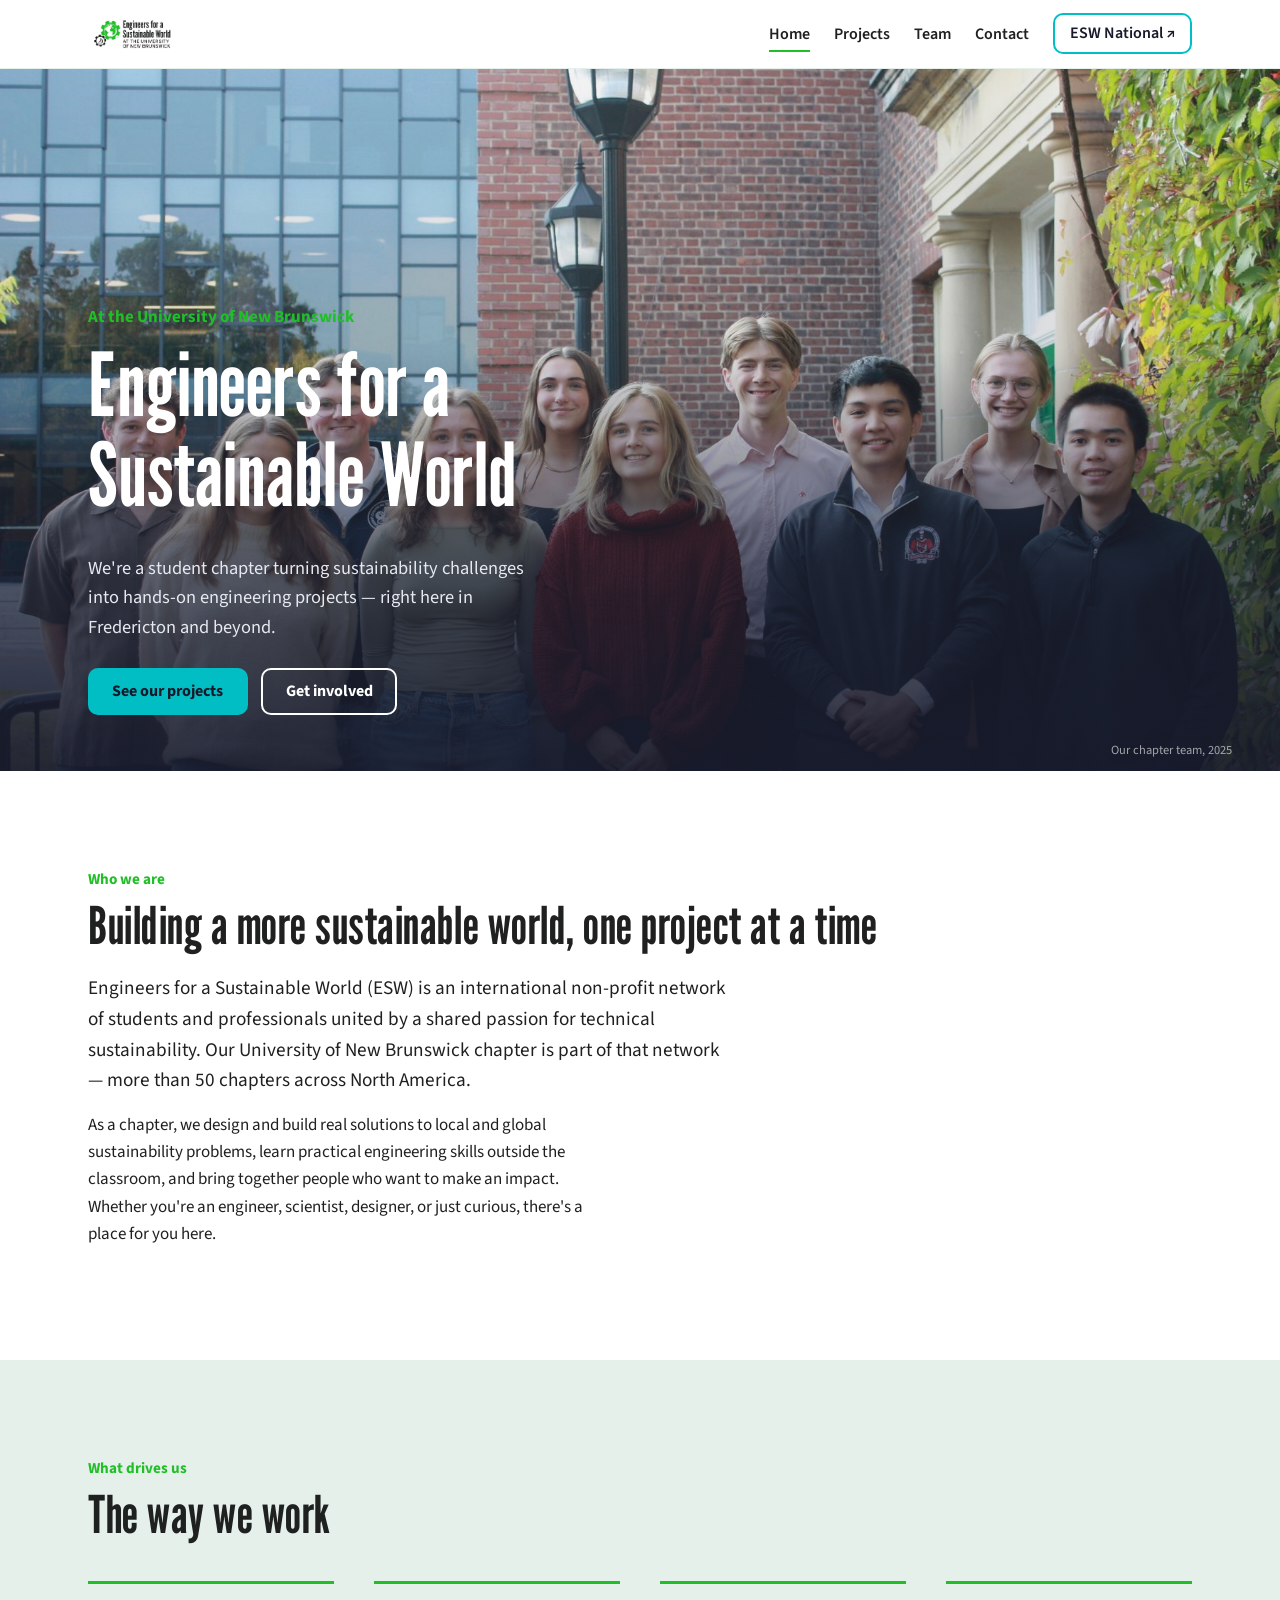
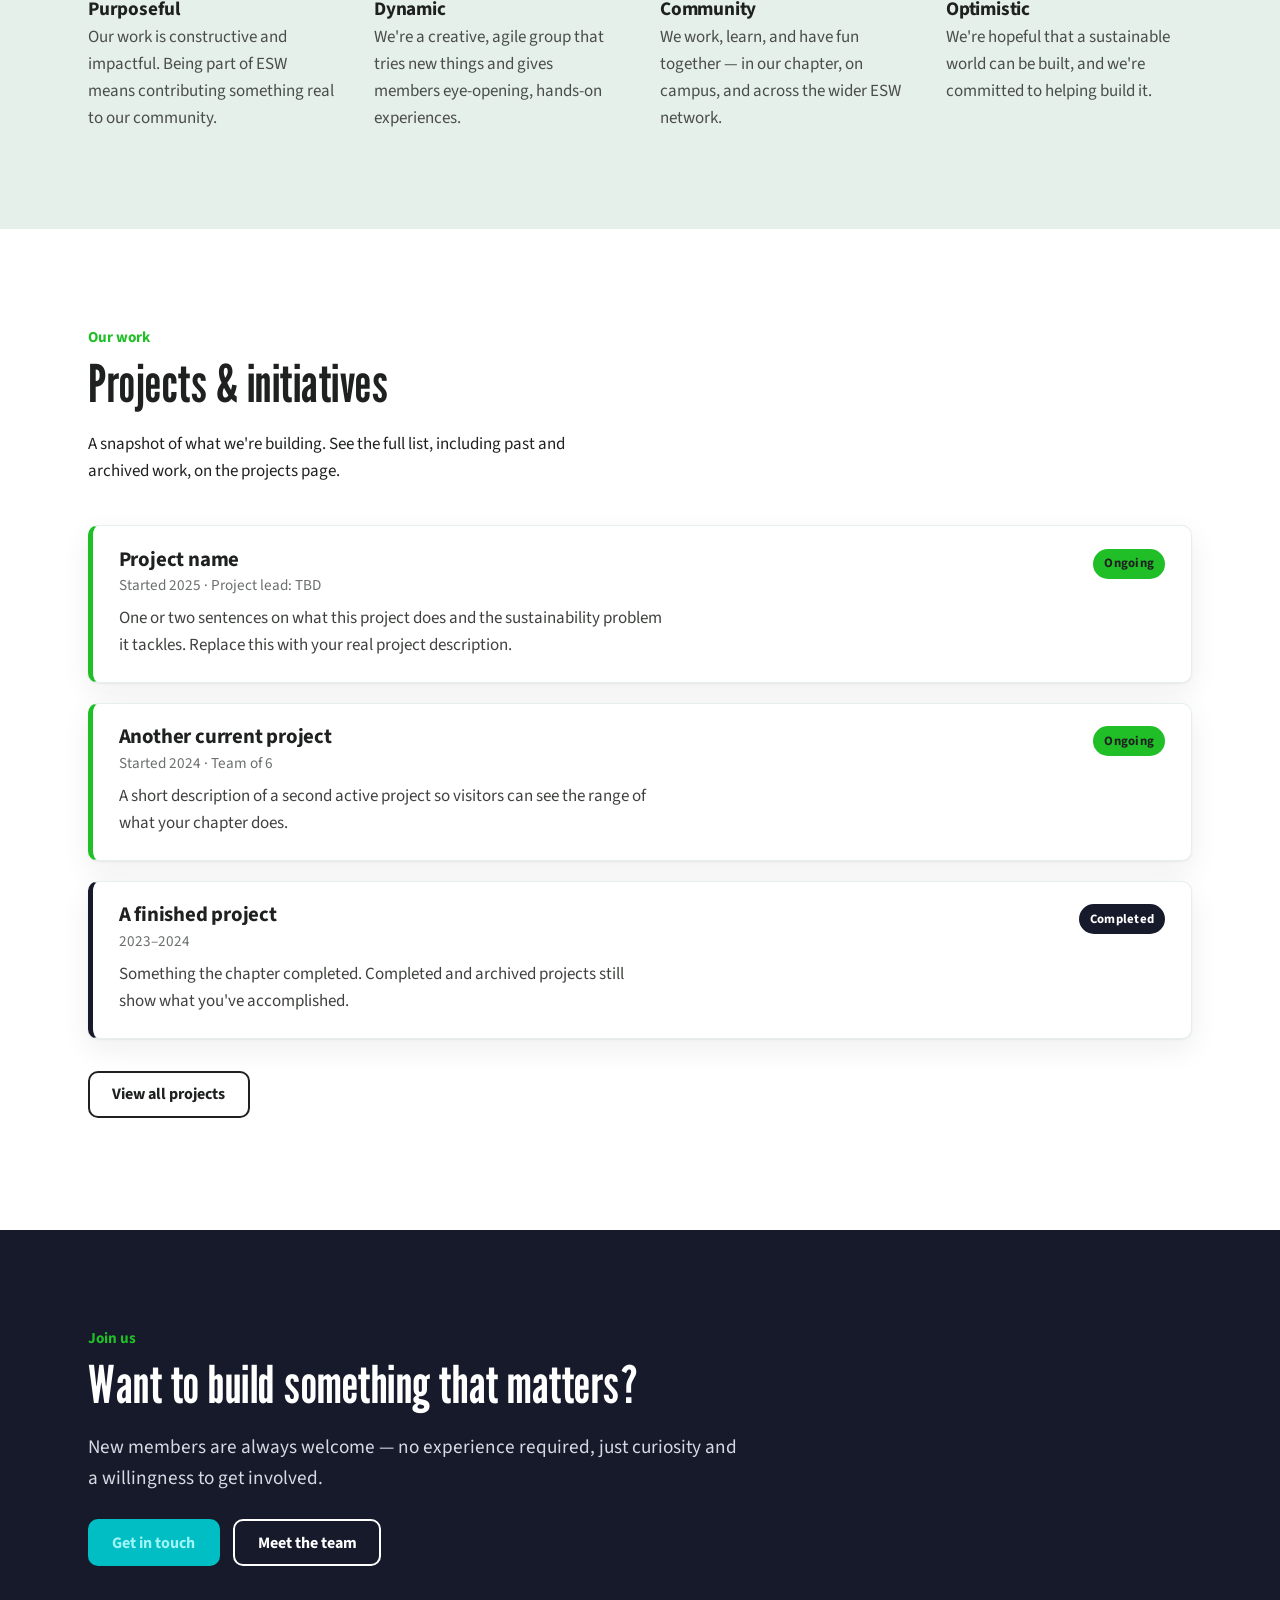
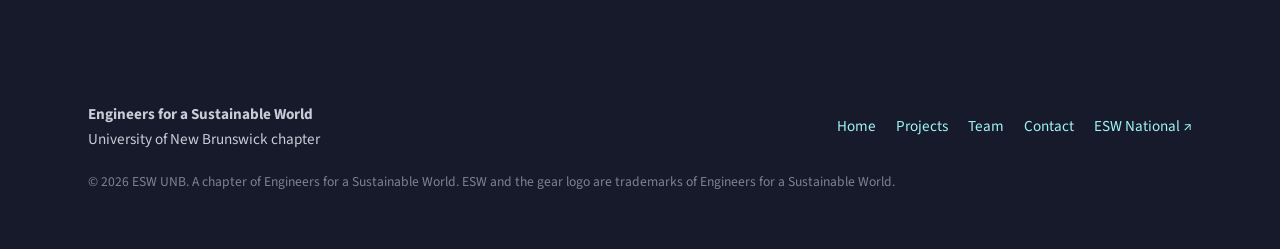
==== index.html @ f86c3c73 "Add ESW UNB Website" ====
<!DOCTYPE html>
<html lang="en">
<head>
  <meta charset="UTF-8" />
  <meta name="viewport" content="width=device-width, initial-scale=1.0" />
  <title>Engineers for a Sustainable World — UNB</title>
  <meta name="description" content="Engineers for a Sustainable World at the University of New Brunswick: a student chapter designing hands-on solutions to sustainability challenges." />

  <link rel="icon" href="assets/favicon.svg" type="image/svg+xml" />

  <!-- Brand fonts: League Gothic (display) + Source Sans 3 (body) -->
  <link rel="preconnect" href="https://fonts.googleapis.com" />
  <link rel="preconnect" href="https://fonts.gstatic.com" crossorigin />
  <link href="https://fonts.googleapis.com/css2?family=League+Gothic&family=Source+Sans+3:ital,wght@0,300;0,400;0,600;0,700;1,400&display=swap" rel="stylesheet" />

  <link rel="stylesheet" href="styles.css" />
</head>
<body>
  <a class="skip-link" href="#main">Skip to content</a>

  <!-- ===================== HEADER / NAV ===================== -->
  <header class="site-header">
    <div class="wrap nav">
      <a class="nav__brand" href="index.html" aria-label="ESW UNB home">
        <img src="assets/logo.jpg" alt="Engineers for a Sustainable World at the University of New Brunswick" />
      </a>

      <button class="nav__toggle" aria-expanded="false" aria-controls="menu" aria-label="Menu">
        <span></span><span></span><span></span>
      </button>

      <ul class="nav__links" id="menu">
        <li><a href="index.html" aria-current="page">Home</a></li>
        <li><a href="projects.html">Projects</a></li>
        <li><a href="team.html">Team</a></li>
        <li><a href="contact.html">Contact</a></li>
        <li><a class="nav__cta" href="https://www.eswglobal.org" target="_blank" rel="noopener">ESW National ↗</a></li>
      </ul>
    </div>
  </header>

  <main id="main">
    <!-- ===================== HERO ===================== -->
    <section class="hero">
      <!-- Team photo. Gradient scrim keeps the headline readable (a
           technique straight from the ESW branding guide). -->
      <img class="hero__img" src="assets/team-photo.jpg"
           alt="The ESW UNB team standing together on campus" />
      <div class="hero__scrim"></div>

      <div class="wrap hero__inner">
        <p class="hero__eyebrow">At the University of New Brunswick</p>
        <h1>Engineers for a Sustainable World</h1>
        <p class="hero__text">
          We're a student chapter turning sustainability challenges into
          hands-on engineering projects — right here in Fredericton and beyond.
        </p>
        <div class="hero__actions">
          <a class="btn btn--primary" href="projects.html">See our projects</a>
          <a class="btn btn--ghost" href="contact.html">Get involved</a>
        </div>
      </div>
      <span class="hero__credit">Our chapter team, 2025</span>
    </section>

    <!-- ===================== ABOUT ===================== -->
    <section class="section" aria-labelledby="about-h">
      <div class="wrap prose">
        <p class="kicker">Who we are</p>
        <h2 id="about-h">Building a more sustainable world, one project at a time</h2>
        <p class="lead">
          Engineers for a Sustainable World (ESW) is an international non-profit
          network of students and professionals united by a shared passion for
          technical sustainability. Our University of New Brunswick chapter is
          part of that network — more than 50 chapters across North America.
        </p>
        <p>
          As a chapter, we design and build real solutions to local and global
          sustainability problems, learn practical engineering skills outside
          the classroom, and bring together people who want to make an impact.
          Whether you're an engineer, scientist, designer, or just curious, there's
          a place for you here.
        </p>
      </div>
    </section>

    <!-- ===================== VALUES / BRAND DNA ===================== -->
    <section class="section section--pale" aria-labelledby="values-h">
      <div class="wrap">
        <div class="section__head">
          <p class="kicker">What drives us</p>
          <h2 id="values-h">The way we work</h2>
        </div>
        <div class="values">
          <div class="value">
            <h3>Purposeful</h3>
            <p>Our work is constructive and impactful. Being part of ESW means
               contributing something real to our community.</p>
          </div>
          <div class="value">
            <h3>Dynamic</h3>
            <p>We're a creative, agile group that tries new things and gives
               members eye-opening, hands-on experiences.</p>
          </div>
          <div class="value">
            <h3>Community</h3>
            <p>We work, learn, and have fun together — in our chapter, on campus,
               and across the wider ESW network.</p>
          </div>
          <div class="value">
            <h3>Optimistic</h3>
            <p>We're hopeful that a sustainable world can be built, and we're
               committed to helping build it.</p>
          </div>
        </div>
      </div>
    </section>

    <!-- ===================== PROJECTS PREVIEW ===================== -->
    <section class="section" aria-labelledby="proj-h">
      <div class="wrap">
        <div class="section__head">
          <p class="kicker">Our work</p>
          <h2 id="proj-h">Projects &amp; initiatives</h2>
          <p>A snapshot of what we're building. See the full list, including
             past and archived work, on the projects page.</p>
        </div>

        <!-- Preview of a few projects. Edit these or swap in your own.
             Keep the two attributes in sync:
               data-status="ongoing|completed|discontinued"  (colours the border)
               the matching <span class="tag tag--..."> label -->
        <div class="projects">
          <article class="project" data-status="ongoing">
            <div>
              <h3>Project name</h3>
              <p class="project__meta">Started 2025 · Project lead: TBD</p>
              <p class="project__desc">
                One or two sentences on what this project does and the
                sustainability problem it tackles. Replace this with your real
                project description.
              </p>
            </div>
            <span class="tag tag--ongoing">Ongoing</span>
          </article>

          <article class="project" data-status="ongoing">
            <div>
              <h3>Another current project</h3>
              <p class="project__meta">Started 2024 · Team of 6</p>
              <p class="project__desc">
                A short description of a second active project so visitors can
                see the range of what your chapter does.
              </p>
            </div>
            <span class="tag tag--ongoing">Ongoing</span>
          </article>

          <article class="project" data-status="completed">
            <div>
              <h3>A finished project</h3>
              <p class="project__meta">2023–2024</p>
              <p class="project__desc">
                Something the chapter completed. Completed and archived projects
                still show what you've accomplished.
              </p>
            </div>
            <span class="tag tag--completed">Completed</span>
          </article>
        </div>

        <p style="margin-top:2rem">
          <a class="btn btn--ghost" href="projects.html">View all projects</a>
        </p>
      </div>
    </section>

    <!-- ===================== CTA ===================== -->
    <section class="section section--dark" aria-labelledby="cta-h">
      <div class="wrap prose">
        <p class="kicker">Join us</p>
        <h2 id="cta-h">Want to build something that matters?</h2>
        <p class="lead">New members are always welcome — no experience required,
           just curiosity and a willingness to get involved.</p>
        <div class="hero__actions">
          <a class="btn btn--primary" href="contact.html">Get in touch</a>
          <a class="btn btn--ghost" href="team.html">Meet the team</a>
        </div>
      </div>
    </section>
  </main>

  <!-- ===================== FOOTER ===================== -->
  <footer class="site-footer">
    <div class="wrap">
      <div class="footer-grid">
        <div>
          <strong>Engineers for a Sustainable World</strong><br />
          University of New Brunswick chapter
        </div>
        <nav aria-label="Footer">
          <a href="index.html">Home</a>
          <a href="projects.html">Projects</a>
          <a href="team.html">Team</a>
          <a href="contact.html">Contact</a>
          <a href="https://www.eswglobal.org" target="_blank" rel="noopener">ESW National ↗</a>
        </nav>
      </div>
      <p class="fine">
        © <span id="year">2025</span> ESW UNB. A chapter of Engineers for a
        Sustainable World. ESW and the gear logo are trademarks of Engineers
        for a Sustainable World.
      </p>
    </div>
  </footer>

  <script src="script.js"></script>
</body>
</html>
---- styles.css ----
/* =========================================================================
   ESW – University of New Brunswick
   Stylesheet built on the ESW National Branding Guide.

   Palette (from the guide):
     ESW Green   #21bf27  accent, use sparingly (optimistic)
     Orange Red  #d02c06  urgent accent (errors / discontinued only)
     Dark Gray   #1f2120  primary "black" for text
     Midnight    #171a2b  dark sections / backgrounds
     Turquoise   #00bec4  links & buttons (interactive)
     Gray        #adb8b1  muted borders / de-emphasis
     Pale Gray   #e6f0eb  soft section backgrounds
     Pale Blue   #9ff4f5  occasional highlight

   Brand color rules applied here:
     - "Shades are the new black": text uses Dark Gray, never pure #000.
     - "Green hates midtones": green is kept off gray/turquoise fields.
     - "Accents are potent": green/red are used only in small doses.
     - Turquoise carries links & buttons so green isn't overused.

   Fonts: League Gothic (display) + Source Sans 3 (body), per the guide.
   ========================================================================= */

/* ---- Design tokens ---------------------------------------------------- */
:root {
  --green:      #21bf27;
  --red:        #d02c06;
  --ink:        #1f2120;   /* dark gray – primary text            */
  --midnight:   #171a2b;   /* dark backgrounds                    */
  --turquoise:  #00bec4;   /* links / buttons                     */
  --gray:       #adb8b1;   /* muted                               */
  --pale-gray:  #e6f0eb;   /* light section background            */
  --pale-blue:  #9ff4f5;
  --white:      #ffffff;

  --display: "League Gothic", "Oswald", sans-serif;
  --body: "Source Sans 3", "Source Sans Pro", system-ui, -apple-system,
          "Segoe UI", Roboto, Helvetica, Arial, sans-serif;

  --maxw: 1200px;
  --gutter: clamp(1.25rem, 4vw, 3rem);
  --radius: 10px;
  --shadow: 0 1px 2px rgba(23, 26, 43, .06),
            0 10px 30px rgba(23, 26, 43, .07);
}

/* ---- Reset / base ----------------------------------------------------- */
*, *::before, *::after { box-sizing: border-box; }

html { scroll-behavior: smooth; }

body {
  margin: 0;
  font-family: var(--body);
  font-size: 1.0625rem;          /* ~17px */
  line-height: 1.6;
  color: var(--ink);
  background: var(--white);
  -webkit-font-smoothing: antialiased;
  text-rendering: optimizeLegibility;
}

img { max-width: 100%; display: block; }

a { color: var(--turquoise); text-decoration: none; }
a:hover { text-decoration: underline; }

h1, h2, h3 { margin: 0 0 .4em; line-height: 1.02; }

h1, h2 {
  font-family: var(--display);
  font-weight: 400;              /* League Gothic ships one weight   */
  letter-spacing: .01em;
  color: var(--ink);
}

/* League Gothic is condensed, so it can run large. */
h1 { font-size: clamp(2.7rem, 7.5vw, 5.5rem); }
h2 { font-size: clamp(2rem, 5vw, 3.25rem); }

h3 {
  font-family: var(--body);
  font-weight: 700;
  font-size: 1.2rem;
  letter-spacing: -.01em;
}

p { margin: 0 0 1rem; }

.prose p, .prose li { max-width: 65ch; }

/* ---- Layout helpers --------------------------------------------------- */
.wrap {
  width: 100%;
  max-width: var(--maxw);
  margin-inline: auto;
  padding-inline: var(--gutter);
}

.section { padding-block: clamp(3.5rem, 8vw, 6rem); }
.section--pale { background: var(--pale-gray); }
.section--dark { background: var(--midnight); color: var(--white); }
.section--dark h2 { color: var(--white); }
.section--dark a { color: var(--pale-blue); }

.section__head { max-width: 60ch; margin-bottom: 2.5rem; }

/* Small kicker above headings – uses the display face, not tracked-out caps */
.kicker {
  font-family: var(--body);
  font-weight: 700;
  font-size: .95rem;
  color: var(--green);
  margin: 0 0 .5rem;
}
.section--dark .kicker { color: var(--green); }

.lead { font-size: 1.2rem; color: var(--ink); }
.section--dark .lead { color: #d7dae4; }

/* ---- Buttons ---------------------------------------------------------- */
.btn {
  display: inline-flex;
  align-items: center;
  gap: .5rem;
  font-family: var(--body);
  font-weight: 700;
  font-size: 1rem;
  line-height: 1;
  padding: .85rem 1.4rem;
  border-radius: var(--radius);
  border: 2px solid transparent;
  cursor: pointer;
  transition: transform .15s ease, background-color .15s ease,
              border-color .15s ease, color .15s ease;
}
.btn:hover { text-decoration: none; transform: translateY(-2px); }

/* Turquoise primary button (brand: use turquoise to draw attention) */
.btn--primary { background: var(--turquoise); color: var(--midnight); }
.btn--primary:hover { background: #00a9ae; }

/* Outline button that adapts to light/dark sections */
.btn--ghost {
  background: transparent;
  border-color: var(--ink);
  color: var(--ink);
}
.btn--ghost:hover { background: var(--ink); color: var(--white); }
.section--dark .btn--ghost,
.hero .btn--ghost { border-color: #fff; color: #fff; }
.section--dark .btn--ghost:hover,
.hero .btn--ghost:hover { background: #fff; color: var(--midnight); }

/* ---- Site header / nav ------------------------------------------------ */
.site-header {
  position: sticky;
  top: 0;
  z-index: 50;
  background: rgba(255, 255, 255, .92);
  backdrop-filter: blur(8px);
  border-bottom: 1px solid var(--pale-gray);
}
.nav {
  display: flex;
  align-items: center;
  justify-content: space-between;
  gap: 1rem;
  min-height: 68px;
}
.nav__brand { display: flex; align-items: center; }
.nav__brand img { height: 40px; width: auto; }
.nav__brand span { position: absolute; left: -9999px; } /* accessible name */

.nav__links {
  list-style: none;
  display: flex;
  align-items: center;
  gap: 1.5rem;
  margin: 0;
  padding: 0;
}
.nav__links a {
  color: var(--ink);
  font-weight: 600;
  font-size: 1rem;
  padding: .35rem 0;
  border-bottom: 2px solid transparent;
}
.nav__links a:hover { text-decoration: none; border-bottom-color: var(--green); }
.nav__links a[aria-current="page"] { border-bottom-color: var(--green); }

.nav__links .nav__cta {
  border: 2px solid var(--turquoise);
  border-radius: var(--radius);
  padding: .45rem .9rem;
  color: var(--midnight);
}
.nav__links .nav__cta:hover { background: var(--turquoise); border-bottom-color: var(--turquoise); }

.nav__toggle {
  display: none;
  background: none;
  border: 0;
  cursor: pointer;
  padding: .5rem;
}
.nav__toggle span {
  display: block;
  width: 26px;
  height: 2px;
  background: var(--ink);
  margin: 5px 0;
  transition: transform .2s ease, opacity .2s ease;
}

/* ---- Hero ------------------------------------------------------------- */
.hero {
  position: relative;
  min-height: min(78vh, 720px);
  display: flex;
  align-items: flex-end;
  color: var(--white);
  background: var(--midnight);
  overflow: hidden;
}
.hero__img {
  position: absolute;
  inset: 0;
  width: 100%;
  height: 100%;
  object-fit: cover;
  object-position: center 35%;
}
/* Gradient-over-photo technique straight from the guide's Shades page */
.hero__scrim {
  position: absolute;
  inset: 0;
  background: linear-gradient(
    to top,
    rgba(23, 26, 43, .92) 0%,
    rgba(23, 26, 43, .70) 28%,
    rgba(23, 26, 43, .15) 60%,
    rgba(23, 26, 43, .05) 100%);
}
.hero__inner { position: relative; padding-block: 3rem 3.5rem; }
.hero__eyebrow {
  font-family: var(--body);
  font-weight: 700;
  color: var(--green);
  margin-bottom: .5rem;
}
.hero h1 { color: var(--white); max-width: 15ch; }
.hero__text { max-width: 52ch; color: #e7e9f0; font-size: 1.15rem; }
.hero__actions { display: flex; flex-wrap: wrap; gap: .85rem; margin-top: 1.6rem; }
.hero__credit {
  position: absolute;
  right: var(--gutter);
  bottom: .6rem;
  font-size: .78rem;
  color: rgba(255, 255, 255, .6);
}

/* ---- Value / DNA statements ------------------------------------------ */
.values {
  display: grid;
  gap: 1.75rem 2.5rem;
  grid-template-columns: repeat(auto-fit, minmax(220px, 1fr));
}
.value { border-top: 3px solid var(--green); padding-top: 1rem; }
.value h3 { margin-bottom: .25rem; }
.value p { color: #4a4d4b; margin: 0; }

/* ---- Project list (home preview + full page) ------------------------- */
.projects { display: grid; gap: 1.25rem; }

.project {
  display: grid;
  grid-template-columns: 1fr auto;
  gap: .5rem 1.5rem;
  align-items: start;
  background: var(--white);
  border: 1px solid var(--pale-gray);
  border-left: 5px solid var(--gray);
  border-radius: var(--radius);
  padding: 1.4rem 1.6rem;
  box-shadow: var(--shadow);
}
/* Left border encodes status – structure as information */
.project[data-status="ongoing"]      { border-left-color: var(--green); }
.project[data-status="completed"]    { border-left-color: var(--midnight); }
.project[data-status="discontinued"] { border-left-color: var(--gray); }

.project h3 { font-size: 1.3rem; margin-bottom: .2rem; }
.project__meta { color: #6b6f6d; font-size: .95rem; margin: 0 0 .5rem; }
.project__desc { margin: 0; color: #3f423f; max-width: 68ch; }

/* Status pill */
.tag {
  justify-self: end;
  font-family: var(--body);
  font-weight: 700;
  font-size: .8rem;
  letter-spacing: .02em;
  padding: .3rem .7rem;
  border-radius: 999px;
  white-space: nowrap;
}
.tag--ongoing      { background: var(--green); color: var(--ink); }
.tag--completed    { background: var(--midnight); color: var(--white); }
.tag--discontinued { background: transparent; color: #6b6f6d; border: 1.5px solid var(--gray); }

/* Legend on the projects page */
.legend { display: flex; flex-wrap: wrap; gap: 1.25rem; margin-bottom: 2.5rem; }
.legend__item { display: inline-flex; align-items: center; gap: .5rem; font-size: .95rem; }
.legend__dot { width: 14px; height: 14px; border-radius: 4px; }
.legend__dot--ongoing      { background: var(--green); }
.legend__dot--completed    { background: var(--midnight); }
.legend__dot--discontinued { background: var(--gray); }

/* ---- Team ------------------------------------------------------------- */
.team-grid {
  display: grid;
  gap: 1.75rem;
  grid-template-columns: repeat(auto-fit, minmax(230px, 1fr));
}
.member {
  background: var(--white);
  border: 1px solid var(--pale-gray);
  border-radius: var(--radius);
  overflow: hidden;
  box-shadow: var(--shadow);
}
.member--lead { grid-column: 1 / -1; }
.member--lead .member__body { max-width: 60ch; }

/* Photo placeholder – replace the div with an <img> (see team.html) */
.member__photo {
  aspect-ratio: 4 / 5;
  background: var(--pale-gray);
  display: flex;
  align-items: center;
  justify-content: center;
  color: #7c8a82;
  font-weight: 700;
  letter-spacing: .04em;
  text-transform: uppercase;
  font-size: .85rem;
}
.member--lead .member__photo { aspect-ratio: auto; min-height: 260px; }
.member__photo img { width: 100%; height: 100%; object-fit: cover; }

.member__body { padding: 1.1rem 1.3rem 1.4rem; }
.member__body h3 { margin-bottom: .1rem; font-size: 1.25rem; }
.member__role {
  color: var(--green);
  font-weight: 700;
  font-size: .95rem;
  margin: 0 0 .6rem;
}
.member__bio { color: #4a4d4b; margin: 0 0 .8rem; }
.member__contact a { font-weight: 600; font-size: .95rem; }
.member__contact { display: flex; gap: 1rem; flex-wrap: wrap; }

/* ---- Contact ---------------------------------------------------------- */
.contact-grid {
  display: grid;
  gap: 2.5rem;
  grid-template-columns: repeat(auto-fit, minmax(260px, 1fr));
}
.contact-card h3 { font-size: 1.15rem; }
.social-list { list-style: none; padding: 0; margin: 0; display: grid; gap: .75rem; }
.social-list a {
  display: inline-flex;
  align-items: center;
  gap: .6rem;
  font-weight: 600;
  color: var(--ink);
}
.social-list a:hover { color: var(--turquoise); text-decoration: none; }
.social-list svg { width: 22px; height: 22px; flex: none; fill: var(--midnight); }

/* ---- Footer ----------------------------------------------------------- */
.site-footer {
  background: var(--midnight);
  color: #c9ccd6;
  padding-block: 2.5rem;
  font-size: .95rem;
}
.site-footer a { color: var(--pale-blue); }
.footer-grid {
  display: flex;
  flex-wrap: wrap;
  justify-content: space-between;
  gap: 1.5rem;
  align-items: center;
}
.footer-grid nav { display: flex; flex-wrap: wrap; gap: 1.25rem; }
.site-footer .fine { color: #7d8291; margin-top: 1.25rem; font-size: .85rem; }

/* ---- Accessibility / motion ------------------------------------------ */
:focus-visible {
  outline: 3px solid var(--turquoise);
  outline-offset: 2px;
  border-radius: 3px;
}
.skip-link {
  position: absolute;
  left: -9999px;
  top: 0;
  background: var(--midnight);
  color: #fff;
  padding: .7rem 1rem;
  z-index: 100;
}
.skip-link:focus { left: .5rem; top: .5rem; }

@media (prefers-reduced-motion: reduce) {
  * { animation: none !important; transition: none !important; scroll-behavior: auto !important; }
}

/* ---- Responsive nav --------------------------------------------------- */
@media (max-width: 820px) {
  .nav__toggle { display: block; }
  .nav__links {
    position: absolute;
    top: 68px;
    left: 0;
    right: 0;
    flex-direction: column;
    align-items: flex-start;
    gap: 0;
    background: var(--white);
    border-bottom: 1px solid var(--pale-gray);
    padding: .5rem var(--gutter) 1rem;
    display: none;
  }
  .nav__links.is-open { display: flex; }
  .nav__links li { width: 100%; }
  .nav__links a { display: block; padding: .8rem 0; width: 100%; }
  .nav__links .nav__cta { margin-top: .5rem; text-align: center; }
}

@media (max-width: 560px) {
  .project { grid-template-columns: 1fr; }
  .tag { justify-self: start; }
}
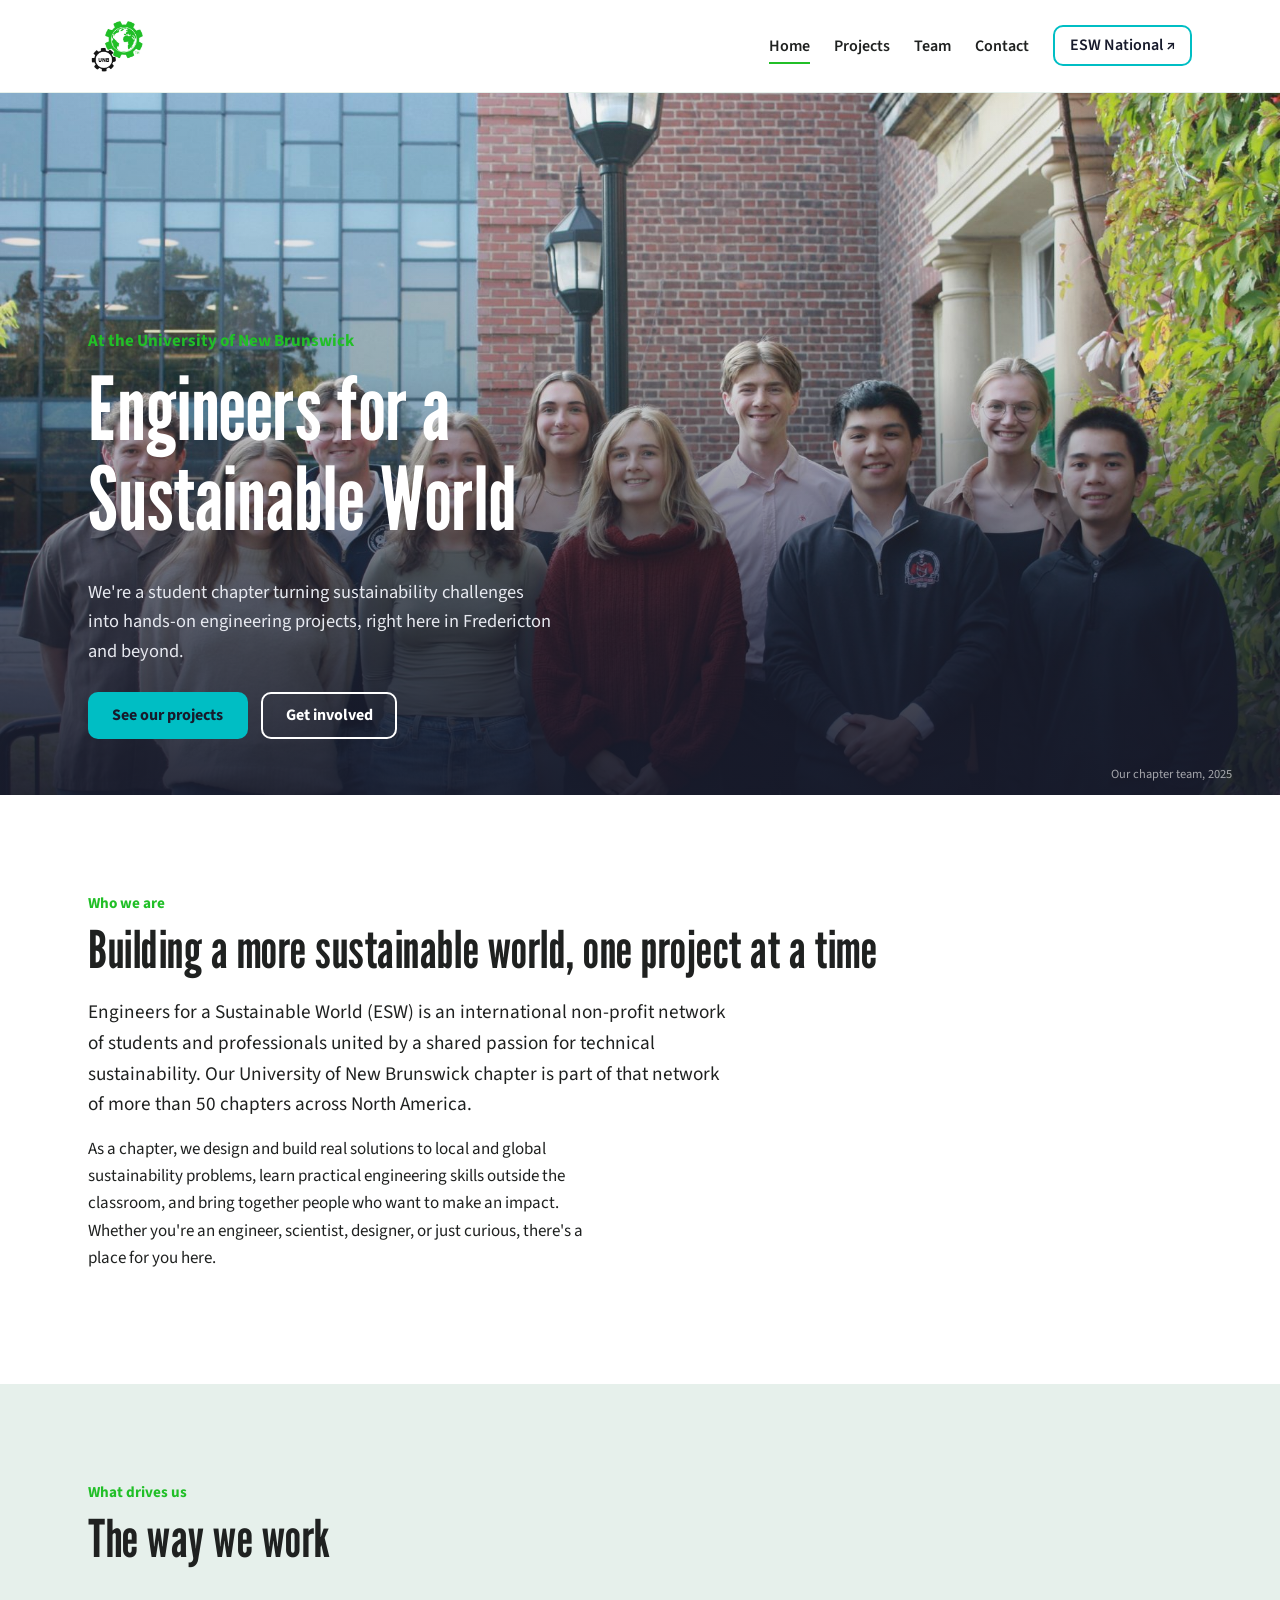
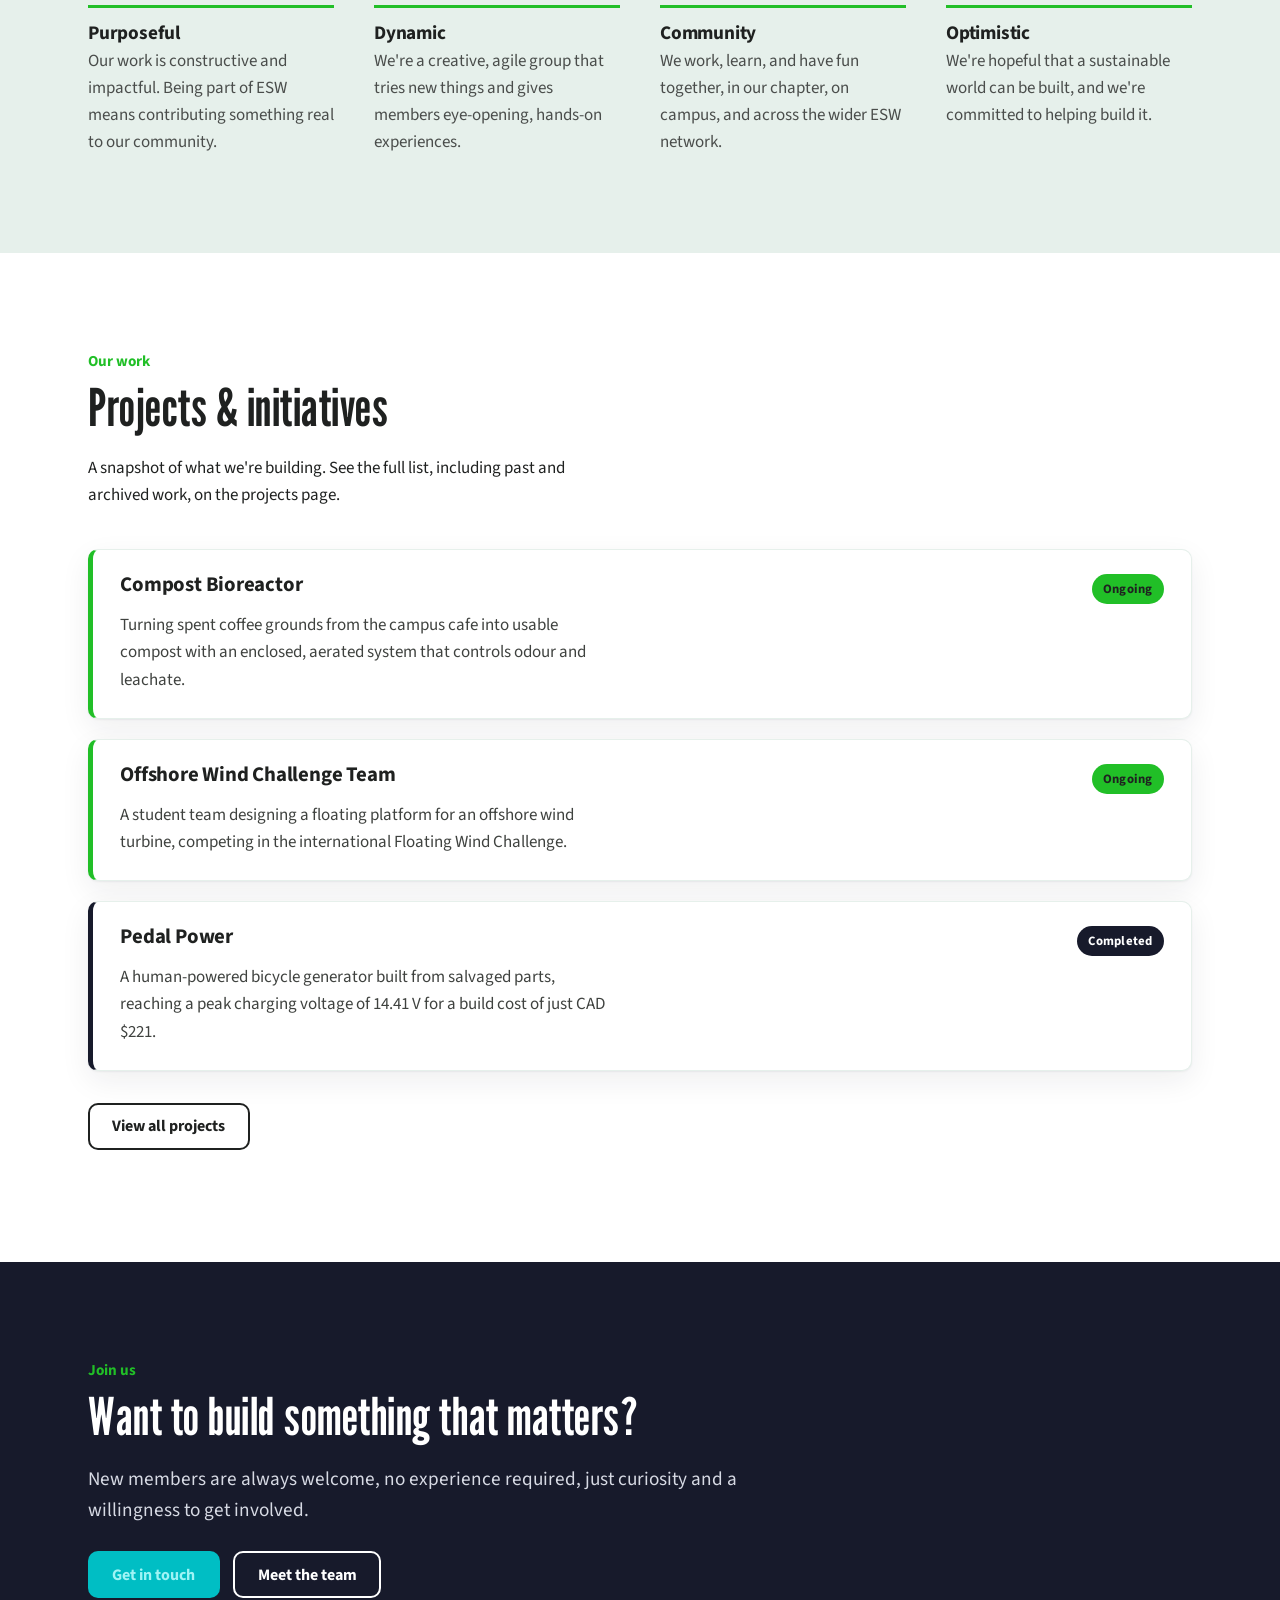
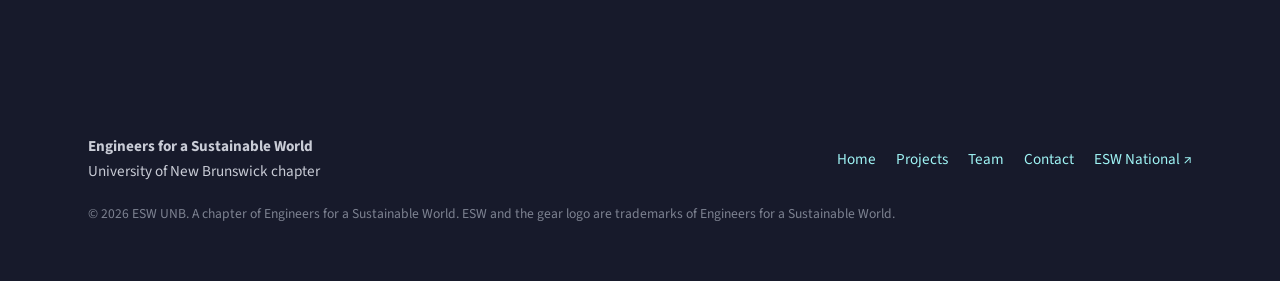
==== commit 8e148382: "add projects" ====
--- a/index.html
+++ b/index.html
@@ -3,7 +3,7 @@
 <head>
   <meta charset="UTF-8" />
   <meta name="viewport" content="width=device-width, initial-scale=1.0" />
-  <title>Engineers for a Sustainable World — UNB</title>
+  <title>Engineers for a Sustainable World | UNB</title>
   <meta name="description" content="Engineers for a Sustainable World at the University of New Brunswick: a student chapter designing hands-on solutions to sustainability challenges." />
 
   <link rel="icon" href="assets/favicon.svg" type="image/svg+xml" />
@@ -53,7 +53,7 @@
         <h1>Engineers for a Sustainable World</h1>
         <p class="hero__text">
           We're a student chapter turning sustainability challenges into
-          hands-on engineering projects — right here in Fredericton and beyond.
+          hands-on engineering projects, right here in Fredericton and beyond.
         </p>
         <div class="hero__actions">
           <a class="btn btn--primary" href="projects.html">See our projects</a>
@@ -72,7 +72,7 @@
           Engineers for a Sustainable World (ESW) is an international non-profit
           network of students and professionals united by a shared passion for
           technical sustainability. Our University of New Brunswick chapter is
-          part of that network — more than 50 chapters across North America.
+          part of that network of more than 50 chapters across North America.
         </p>
         <p>
           As a chapter, we design and build real solutions to local and global
@@ -104,7 +104,7 @@
           </div>
           <div class="value">
             <h3>Community</h3>
-            <p>We work, learn, and have fun together — in our chapter, on campus,
+            <p>We work, learn, and have fun together, in our chapter, on campus,
                and across the wider ESW network.</p>
           </div>
           <div class="value">
@@ -126,46 +126,47 @@
              past and archived work, on the projects page.</p>
         </div>
 
-        <!-- Preview of a few projects. Edit these or swap in your own.
-             Keep the two attributes in sync:
-               data-status="ongoing|completed|discontinued"  (colours the border)
-               the matching <span class="tag tag--..."> label -->
+        <!-- A few highlights. The full set lives on projects.html. -->
         <div class="projects">
           <article class="project" data-status="ongoing">
-            <div>
-              <h3>Project name</h3>
-              <p class="project__meta">Started 2025 · Project lead: TBD</p>
+            <div class="project__main">
+              <div class="project__head">
+                <h3>Compost Bioreactor</h3>
+                <span class="tag tag--ongoing">Ongoing</span>
+              </div>
               <p class="project__desc">
-                One or two sentences on what this project does and the
-                sustainability problem it tackles. Replace this with your real
-                project description.
+                Turning spent coffee grounds from the campus cafe into usable
+                compost with an enclosed, aerated system that controls odour and
+                leachate.
               </p>
             </div>
-            <span class="tag tag--ongoing">Ongoing</span>
           </article>
 
           <article class="project" data-status="ongoing">
-            <div>
-              <h3>Another current project</h3>
-              <p class="project__meta">Started 2024 · Team of 6</p>
+            <div class="project__main">
+              <div class="project__head">
+                <h3>Offshore Wind Challenge Team</h3>
+                <span class="tag tag--ongoing">Ongoing</span>
+              </div>
               <p class="project__desc">
-                A short description of a second active project so visitors can
-                see the range of what your chapter does.
+                A student team designing a floating platform for an offshore wind
+                turbine, competing in the international Floating Wind Challenge.
               </p>
             </div>
-            <span class="tag tag--ongoing">Ongoing</span>
           </article>
 
           <article class="project" data-status="completed">
-            <div>
-              <h3>A finished project</h3>
-              <p class="project__meta">2023–2024</p>
+            <div class="project__main">
+              <div class="project__head">
+                <h3>Pedal Power</h3>
+                <span class="tag tag--completed">Completed</span>
+              </div>
               <p class="project__desc">
-                Something the chapter completed. Completed and archived projects
-                still show what you've accomplished.
+                A human-powered bicycle generator built from salvaged parts,
+                reaching a peak charging voltage of 14.41 V for a build cost of
+                just CAD $221.
               </p>
             </div>
-            <span class="tag tag--completed">Completed</span>
           </article>
         </div>
 
@@ -180,7 +181,7 @@
       <div class="wrap prose">
         <p class="kicker">Join us</p>
         <h2 id="cta-h">Want to build something that matters?</h2>
-        <p class="lead">New members are always welcome — no experience required,
+        <p class="lead">New members are always welcome, no experience required,
            just curiosity and a willingness to get involved.</p>
         <div class="hero__actions">
           <a class="btn btn--primary" href="contact.html">Get in touch</a>
--- a/styles.css
+++ b/styles.css
@@ -1,5 +1,5 @@
 /* =========================================================================
-   ESW – University of New Brunswick
+   ESW, University of New Brunswick
    Stylesheet built on the ESW National Branding Guide.
 
    Palette (from the guide):
@@ -25,7 +25,7 @@
 :root {
   --green:      #21bf27;
   --red:        #d02c06;
-  --ink:        #1f2120;   /* dark gray – primary text            */
+  --ink:        #1f2120;   /* dark gray, primary text             */
   --midnight:   #171a2b;   /* dark backgrounds                    */
   --turquoise:  #00bec4;   /* links / buttons                     */
   --gray:       #adb8b1;   /* muted                               */
@@ -105,7 +105,7 @@
 
 .section__head { max-width: 60ch; margin-bottom: 2.5rem; }
 
-/* Small kicker above headings – uses the display face, not tracked-out caps */
+/* Small kicker above headings, uses the display face, not tracked-out caps */
 .kicker {
   font-family: var(--body);
   font-weight: 700;
@@ -166,10 +166,12 @@
   align-items: center;
   justify-content: space-between;
   gap: 1rem;
-  min-height: 68px;
+  min-height: 92px;
+  padding-block: .5rem;
 }
 .nav__brand { display: flex; align-items: center; }
-.nav__brand img { height: 40px; width: auto; }
+/* Scales with screen width: ~50px on phones up to 66px on large screens. */
+.nav__brand img { height: clamp(50px, 4.6vw, 66px); width: auto; }
 .nav__brand span { position: absolute; left: -9999px; } /* accessible name */
 
 .nav__links {
@@ -276,28 +278,54 @@
 
 .project {
   display: grid;
-  grid-template-columns: 1fr auto;
-  gap: .5rem 1.5rem;
+  grid-template-columns: 1fr;
+  gap: 1.25rem;
   align-items: start;
   background: var(--white);
   border: 1px solid var(--pale-gray);
   border-left: 5px solid var(--gray);
   border-radius: var(--radius);
-  padding: 1.4rem 1.6rem;
+  padding: 1.5rem 1.7rem;
   box-shadow: var(--shadow);
 }
-/* Left border encodes status – structure as information */
+/* Projects with a poster get a second column to hold it. */
+.project--media { grid-template-columns: 1fr minmax(210px, 300px); }
+
+/* Left border encodes status, so structure carries the information. */
 .project[data-status="ongoing"]      { border-left-color: var(--green); }
 .project[data-status="completed"]    { border-left-color: var(--midnight); }
 .project[data-status="discontinued"] { border-left-color: var(--gray); }
 
-.project h3 { font-size: 1.3rem; margin-bottom: .2rem; }
+.project__head {
+  display: flex;
+  align-items: flex-start;
+  justify-content: space-between;
+  gap: 1rem;
+  margin-bottom: .5rem;
+}
+.project__head h3 { font-size: 1.3rem; margin: 0; }
 .project__meta { color: #6b6f6d; font-size: .95rem; margin: 0 0 .5rem; }
-.project__desc { margin: 0; color: #3f423f; max-width: 68ch; }
+.project__desc { margin: 0; color: #3f423f; }
+.project__main .project__desc { max-width: 62ch; }
+
+.project__links { display: flex; flex-wrap: wrap; gap: .9rem; margin-top: .9rem; }
+.project__link { font-weight: 700; font-size: .95rem; }
+
+/* Poster thumbnail that opens the full image in a new tab */
+.project__poster { display: block; }
+.project__poster img {
+  width: 100%;
+  height: auto;
+  border: 1px solid var(--pale-gray);
+  border-radius: 8px;
+  transition: transform .18s ease, box-shadow .18s ease;
+}
+.project__poster:hover img { transform: translateY(-2px); box-shadow: var(--shadow); }
+.project__caption { margin: .5rem 0 0; font-size: .82rem; color: #6b6f6d; }
 
 /* Status pill */
 .tag {
-  justify-self: end;
+  flex: none;
   font-family: var(--body);
   font-weight: 700;
   font-size: .8rem;
@@ -334,7 +362,7 @@
 .member--lead { grid-column: 1 / -1; }
 .member--lead .member__body { max-width: 60ch; }
 
-/* Photo placeholder – replace the div with an <img> (see team.html) */
+/* Photo placeholder, replace the div with an <img> (see team.html) */
 .member__photo {
   aspect-ratio: 4 / 5;
   background: var(--pale-gray);
@@ -422,9 +450,11 @@
 /* ---- Responsive nav --------------------------------------------------- */
 @media (max-width: 820px) {
   .nav__toggle { display: block; }
+  .nav { min-height: 72px; }
+  .nav__brand img { height: 46px; }
   .nav__links {
     position: absolute;
-    top: 68px;
+    top: 100%;
     left: 0;
     right: 0;
     flex-direction: column;
@@ -441,7 +471,6 @@
   .nav__links .nav__cta { margin-top: .5rem; text-align: center; }
 }
 
-@media (max-width: 560px) {
-  .project { grid-template-columns: 1fr; }
-  .tag { justify-self: start; }
-}
+@media (max-width: 720px) {
+  .project--media { grid-template-columns: 1fr; }
+}
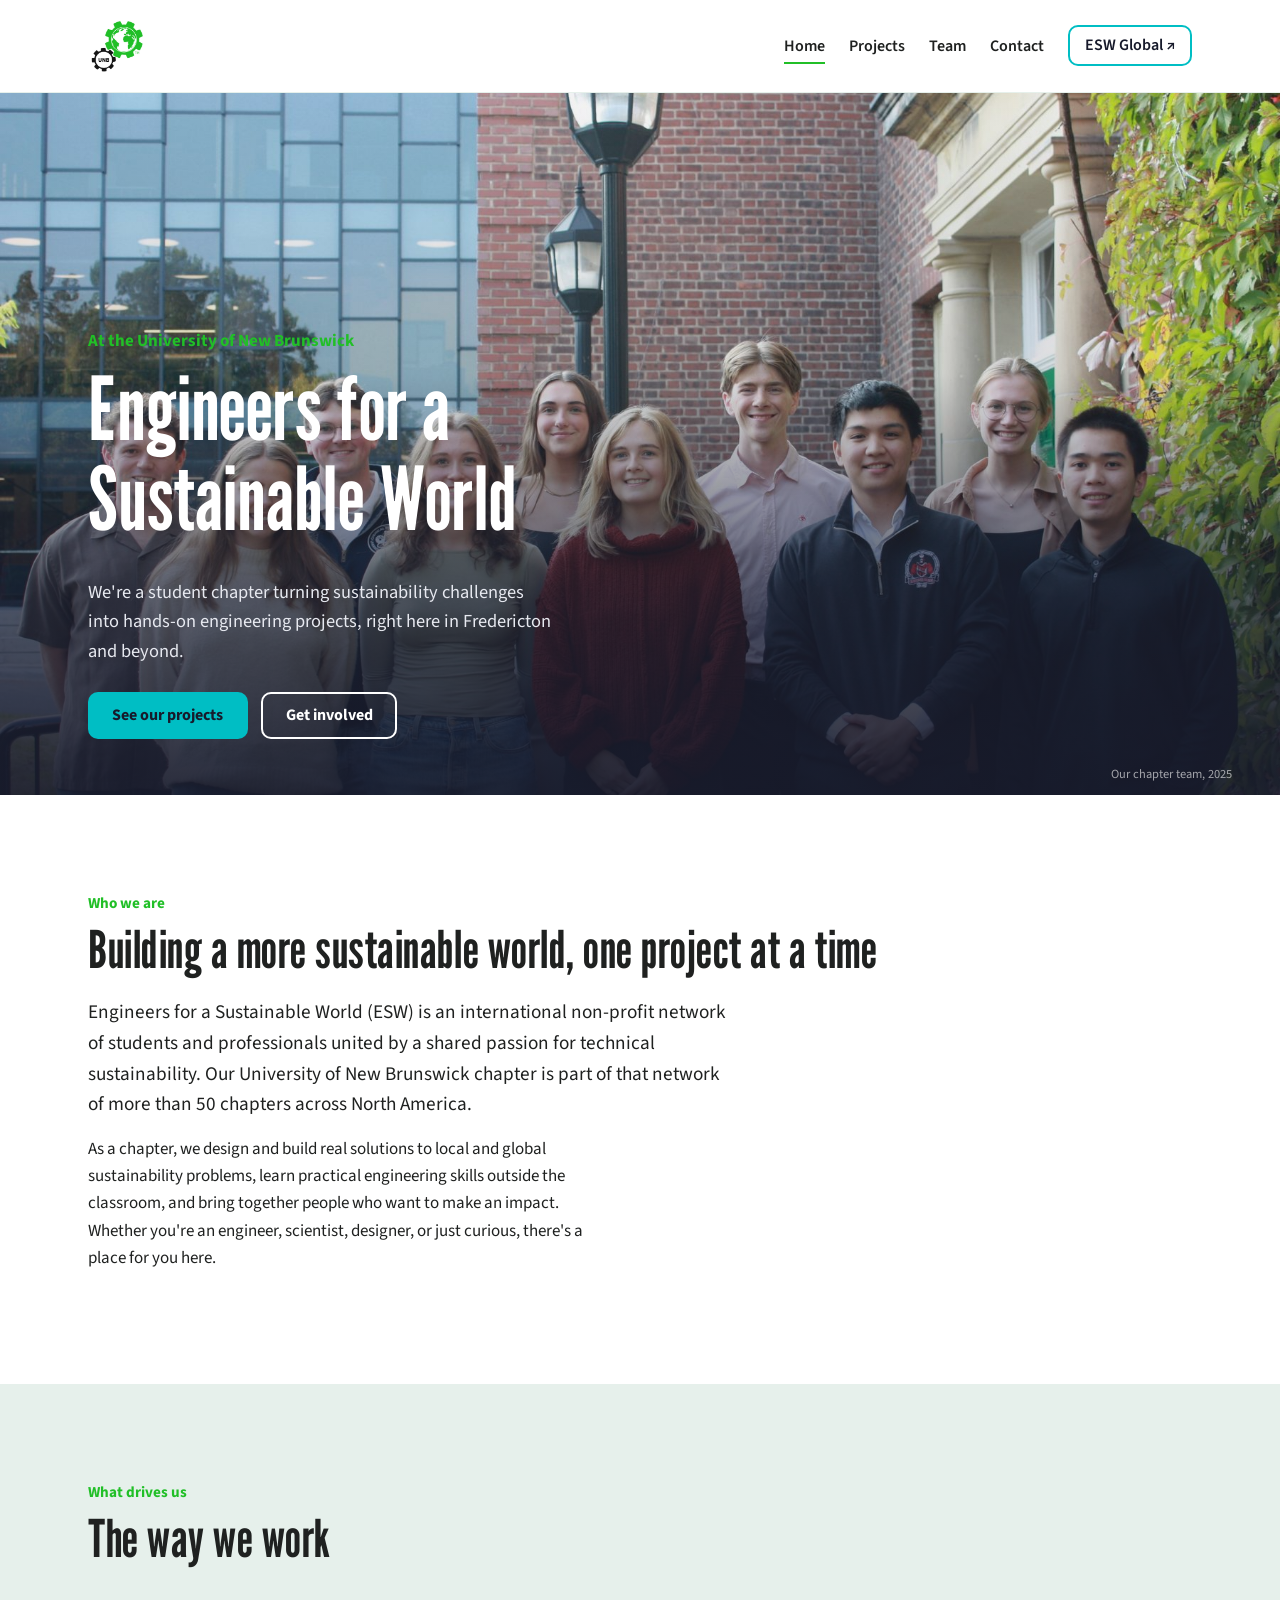
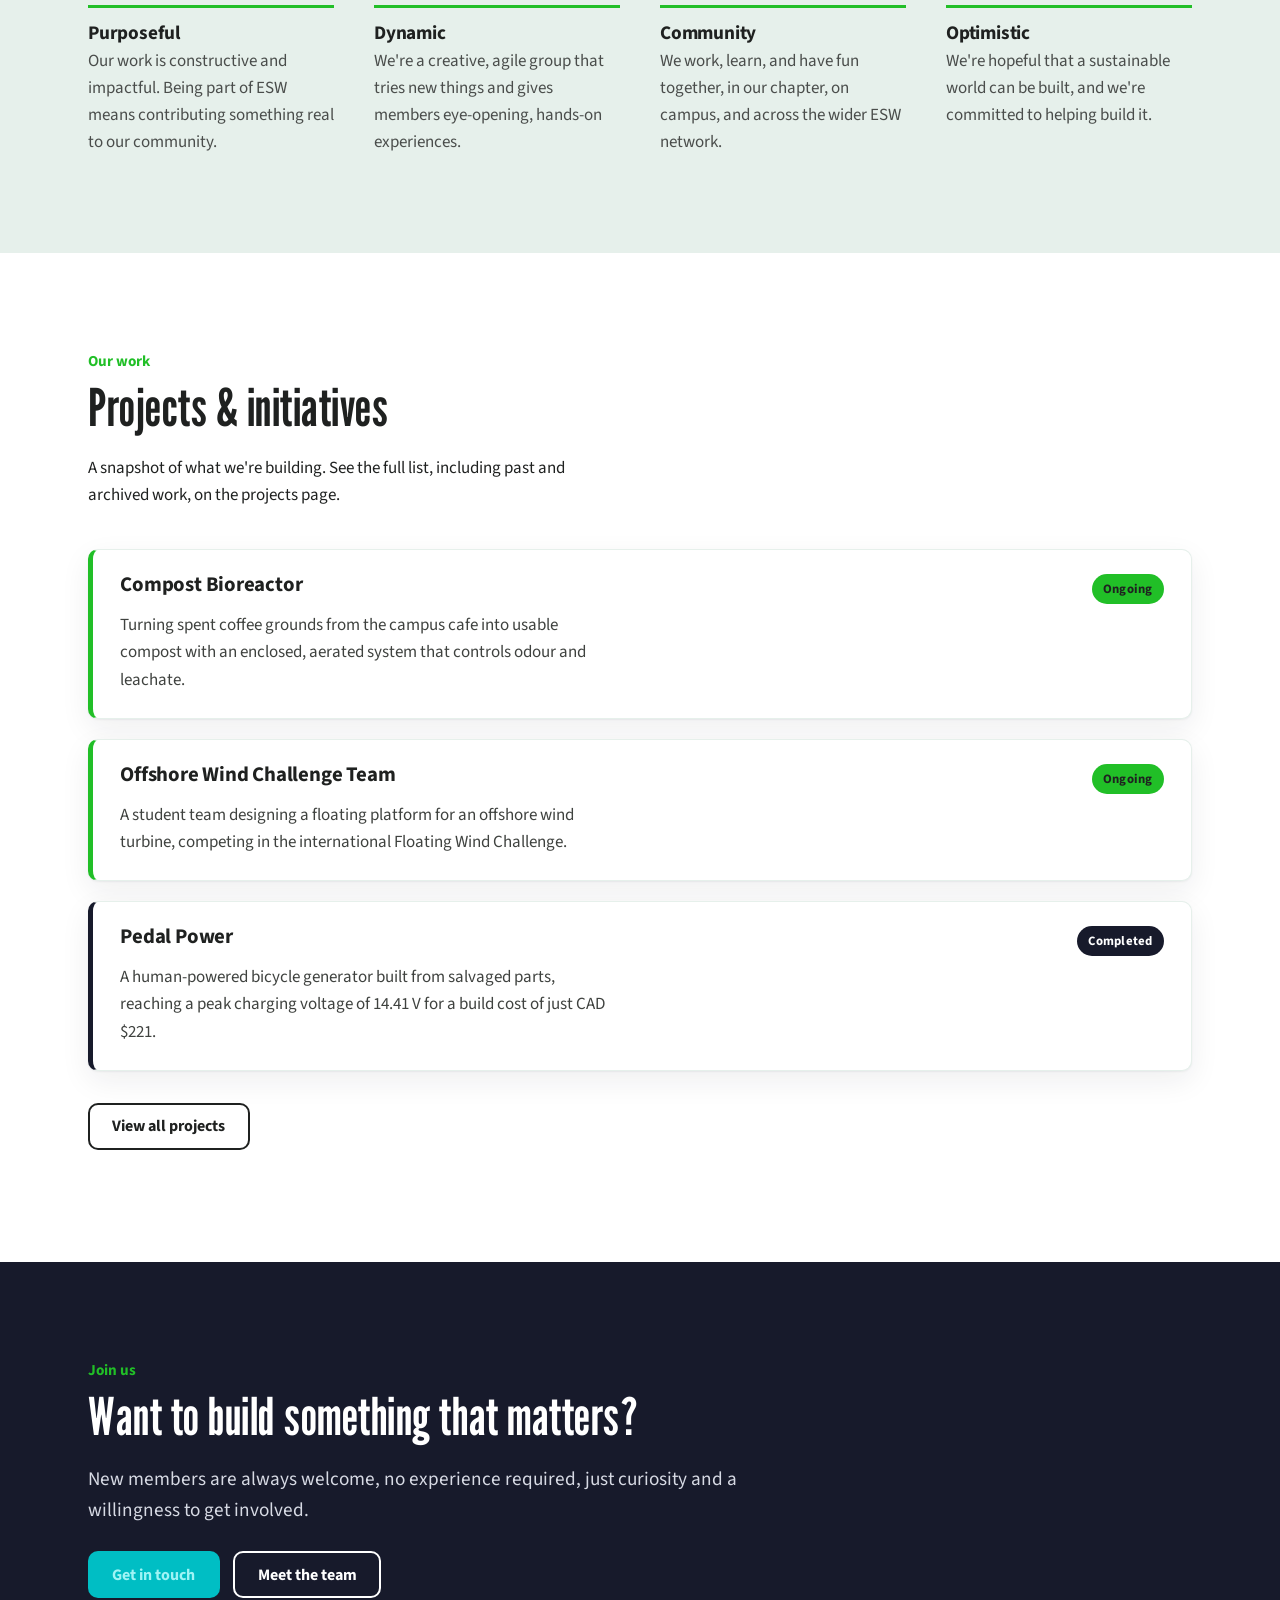
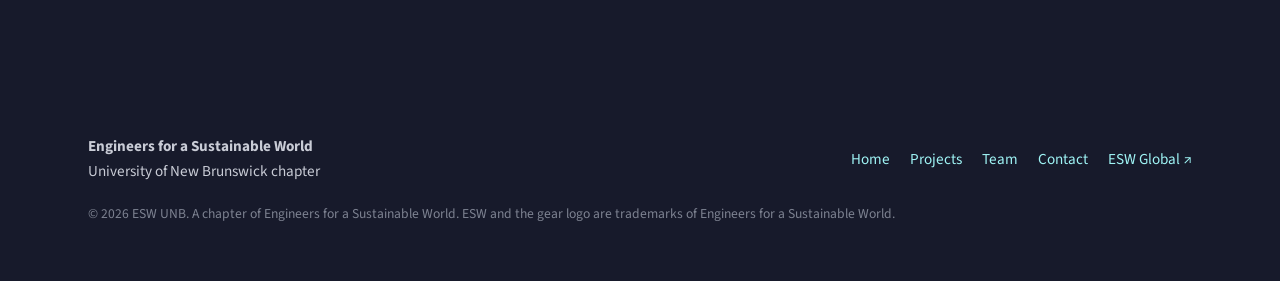
==== commit 6d2c97fe: "edit national - global, projects, and logo" ====
--- a/index.html
+++ b/index.html
@@ -22,7 +22,7 @@
   <header class="site-header">
     <div class="wrap nav">
       <a class="nav__brand" href="index.html" aria-label="ESW UNB home">
-        <img src="assets/logo.jpg" alt="Engineers for a Sustainable World at the University of New Brunswick" />
+        <img src="assets/esw-unb-logo.jpg" alt="Engineers for a Sustainable World at the University of New Brunswick" />
       </a>
 
       <button class="nav__toggle" aria-expanded="false" aria-controls="menu" aria-label="Menu">
@@ -34,7 +34,7 @@
         <li><a href="projects.html">Projects</a></li>
         <li><a href="team.html">Team</a></li>
         <li><a href="contact.html">Contact</a></li>
-        <li><a class="nav__cta" href="https://www.eswglobal.org" target="_blank" rel="noopener">ESW National ↗</a></li>
+        <li><a class="nav__cta" href="https://www.eswglobal.org" target="_blank" rel="noopener">ESW Global ↗</a></li>
       </ul>
     </div>
   </header>
@@ -204,7 +204,7 @@
           <a href="projects.html">Projects</a>
           <a href="team.html">Team</a>
           <a href="contact.html">Contact</a>
-          <a href="https://www.eswglobal.org" target="_blank" rel="noopener">ESW National ↗</a>
+          <a href="https://www.eswglobal.org" target="_blank" rel="noopener">ESW Global ↗</a>
         </nav>
       </div>
       <p class="fine">
--- a/styles.css
+++ b/styles.css
@@ -288,10 +288,6 @@
   padding: 1.5rem 1.7rem;
   box-shadow: var(--shadow);
 }
-/* Projects with a poster get a second column to hold it. */
-.project--media { grid-template-columns: 1fr minmax(210px, 300px); }
-
-/* Left border encodes status, so structure carries the information. */
 .project[data-status="ongoing"]      { border-left-color: var(--green); }
 .project[data-status="completed"]    { border-left-color: var(--midnight); }
 .project[data-status="discontinued"] { border-left-color: var(--gray); }
@@ -310,18 +306,6 @@
 
 .project__links { display: flex; flex-wrap: wrap; gap: .9rem; margin-top: .9rem; }
 .project__link { font-weight: 700; font-size: .95rem; }
-
-/* Poster thumbnail that opens the full image in a new tab */
-.project__poster { display: block; }
-.project__poster img {
-  width: 100%;
-  height: auto;
-  border: 1px solid var(--pale-gray);
-  border-radius: 8px;
-  transition: transform .18s ease, box-shadow .18s ease;
-}
-.project__poster:hover img { transform: translateY(-2px); box-shadow: var(--shadow); }
-.project__caption { margin: .5rem 0 0; font-size: .82rem; color: #6b6f6d; }
 
 /* Status pill */
 .tag {
@@ -471,6 +455,6 @@
   .nav__links .nav__cta { margin-top: .5rem; text-align: center; }
 }
 
-@media (max-width: 720px) {
-  .project--media { grid-template-columns: 1fr; }
-}
+@media (max-width: 560px) {
+  .project__head { flex-direction: column; }
+}
